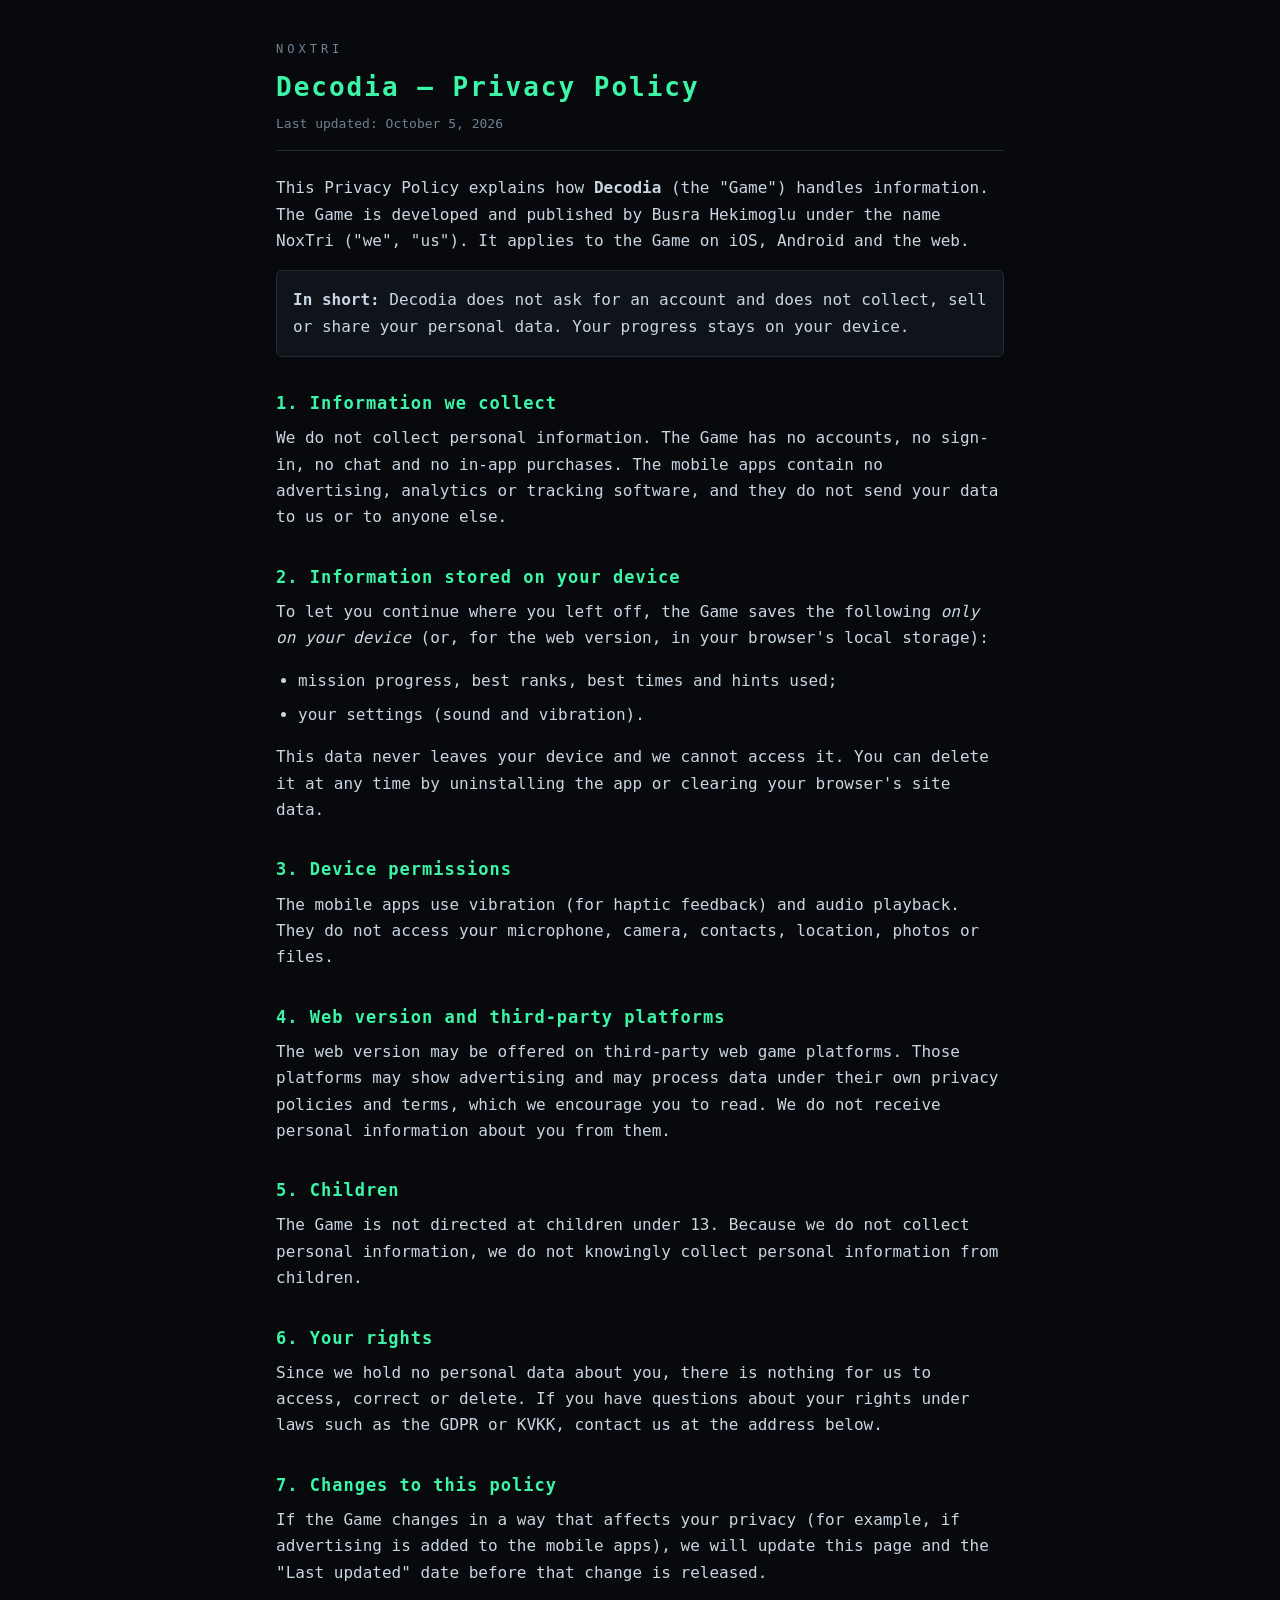
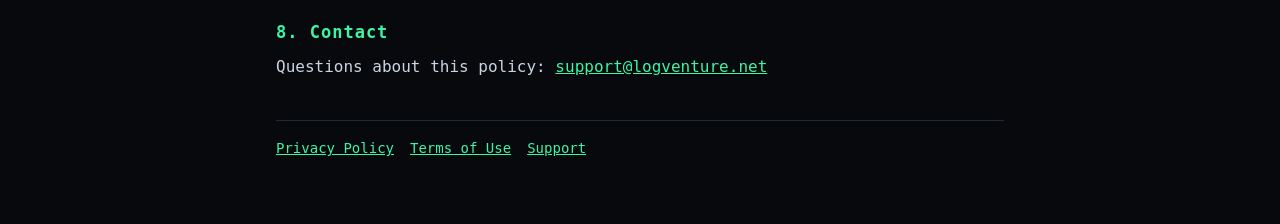
==== privacy/index.html @ 8e9b2891 "Decodia privacy policy, terms of use and support pages Static pages for GitHub Pages; source of trut" ====
<!doctype html>
<html lang="en">
  <head>
    <meta charset="utf-8" />
    <meta name="viewport" content="width=device-width, initial-scale=1" />
    <title>Privacy Policy — Decodia</title>
    <link rel="stylesheet" href="../style.css" />
  </head>
  <body>
    <main>
      <header>
        <div class="brand">NoxTri</div>
        <h1>Decodia — Privacy Policy</h1>
        <div class="meta">Last updated: October 5, 2026</div>
      </header>
      <p>
        This Privacy Policy explains how <strong>Decodia</strong> (the "Game") handles information.
        The Game is developed and published by Busra Hekimoglu under the name NoxTri ("we", "us").
        It applies to the Game on iOS, Android and the web.
      </p>

      <div class="card">
        <strong>In short:</strong> Decodia does not ask for an account and does not collect, sell or
        share your personal data. Your progress stays on your device.
      </div>

      <h2>1. Information we collect</h2>
      <p>
        We do not collect personal information. The Game has no accounts, no sign-in, no chat and no
        in-app purchases. The mobile apps contain no advertising, analytics or tracking software,
        and they do not send your data to us or to anyone else.
      </p>

      <h2>2. Information stored on your device</h2>
      <p>
        To let you continue where you left off, the Game saves the following
        <em>only on your device</em> (or, for the web version, in your browser's local storage):
      </p>
      <ul>
        <li>mission progress, best ranks, best times and hints used;</li>
        <li>your settings (sound and vibration).</li>
      </ul>
      <p>
        This data never leaves your device and we cannot access it. You can delete it at any time by
        uninstalling the app or clearing your browser's site data.
      </p>

      <h2>3. Device permissions</h2>
      <p>
        The mobile apps use vibration (for haptic feedback) and audio playback. They do not access
        your microphone, camera, contacts, location, photos or files.
      </p>

      <h2>4. Web version and third-party platforms</h2>
      <p>
        The web version may be offered on third-party web game platforms. Those platforms may show
        advertising and may process data under their own privacy policies and terms, which we
        encourage you to read. We do not receive personal information about you from them.
      </p>

      <h2>5. Children</h2>
      <p>
        The Game is not directed at children under 13. Because we do not collect personal
        information, we do not knowingly collect personal information from children.
      </p>

      <h2>6. Your rights</h2>
      <p>
        Since we hold no personal data about you, there is nothing for us to access, correct or
        delete. If you have questions about your rights under laws such as the GDPR or KVKK, contact
        us at the address below.
      </p>

      <h2>7. Changes to this policy</h2>
      <p>
        If the Game changes in a way that affects your privacy (for example, if advertising is added
        to the mobile apps), we will update this page and the "Last updated" date before that change
        is released.
      </p>

      <h2>8. Contact</h2>
      <p>
        Questions about this policy:
        <a href="mailto:support@logventure.net">support@logventure.net</a>
      </p>
      <nav>
        <a href="../privacy/">Privacy Policy</a><a href="../terms/">Terms of Use</a
        ><a href="../support/">Support</a>
      </nav>
    </main>
  </body>
</html>
---- style.css ----
:root {
  --bg: #07090c;
  --surface: #0f141a;
  --border: #1f2a35;
  --text: #c9d6e2;
  --dim: #6f8193;
  --accent: #3df5a7;
}
* {
  box-sizing: border-box;
}
body {
  margin: 0;
  background: var(--bg);
  color: var(--text);
  font:
    16px/1.65 ui-monospace,
    'SFMono-Regular',
    Menlo,
    Consolas,
    'DejaVu Sans Mono',
    monospace;
}
main {
  max-width: 760px;
  margin: 0 auto;
  padding: 40px 16px 64px;
}
header {
  border-bottom: 1px solid var(--border);
  padding-bottom: 16px;
  margin-bottom: 24px;
}
.brand {
  color: var(--dim);
  letter-spacing: 4px;
  font-size: 12px;
  text-transform: uppercase;
}
h1 {
  color: var(--accent);
  font-size: 26px;
  letter-spacing: 2px;
  margin: 6px 0 4px;
}
h2 {
  color: var(--accent);
  font-size: 17px;
  margin: 32px 0 8px;
  letter-spacing: 1px;
}
p,
li {
  margin: 8px 0;
}
ul {
  padding-left: 22px;
}
a {
  color: var(--accent);
}
.meta {
  color: var(--dim);
  font-size: 13px;
}
.card {
  background: var(--surface);
  border: 1px solid var(--border);
  border-radius: 6px;
  padding: 16px;
  margin: 16px 0;
}
nav {
  margin-top: 40px;
  padding-top: 16px;
  border-top: 1px solid var(--border);
  font-size: 14px;
}
nav a {
  margin-right: 16px;
}
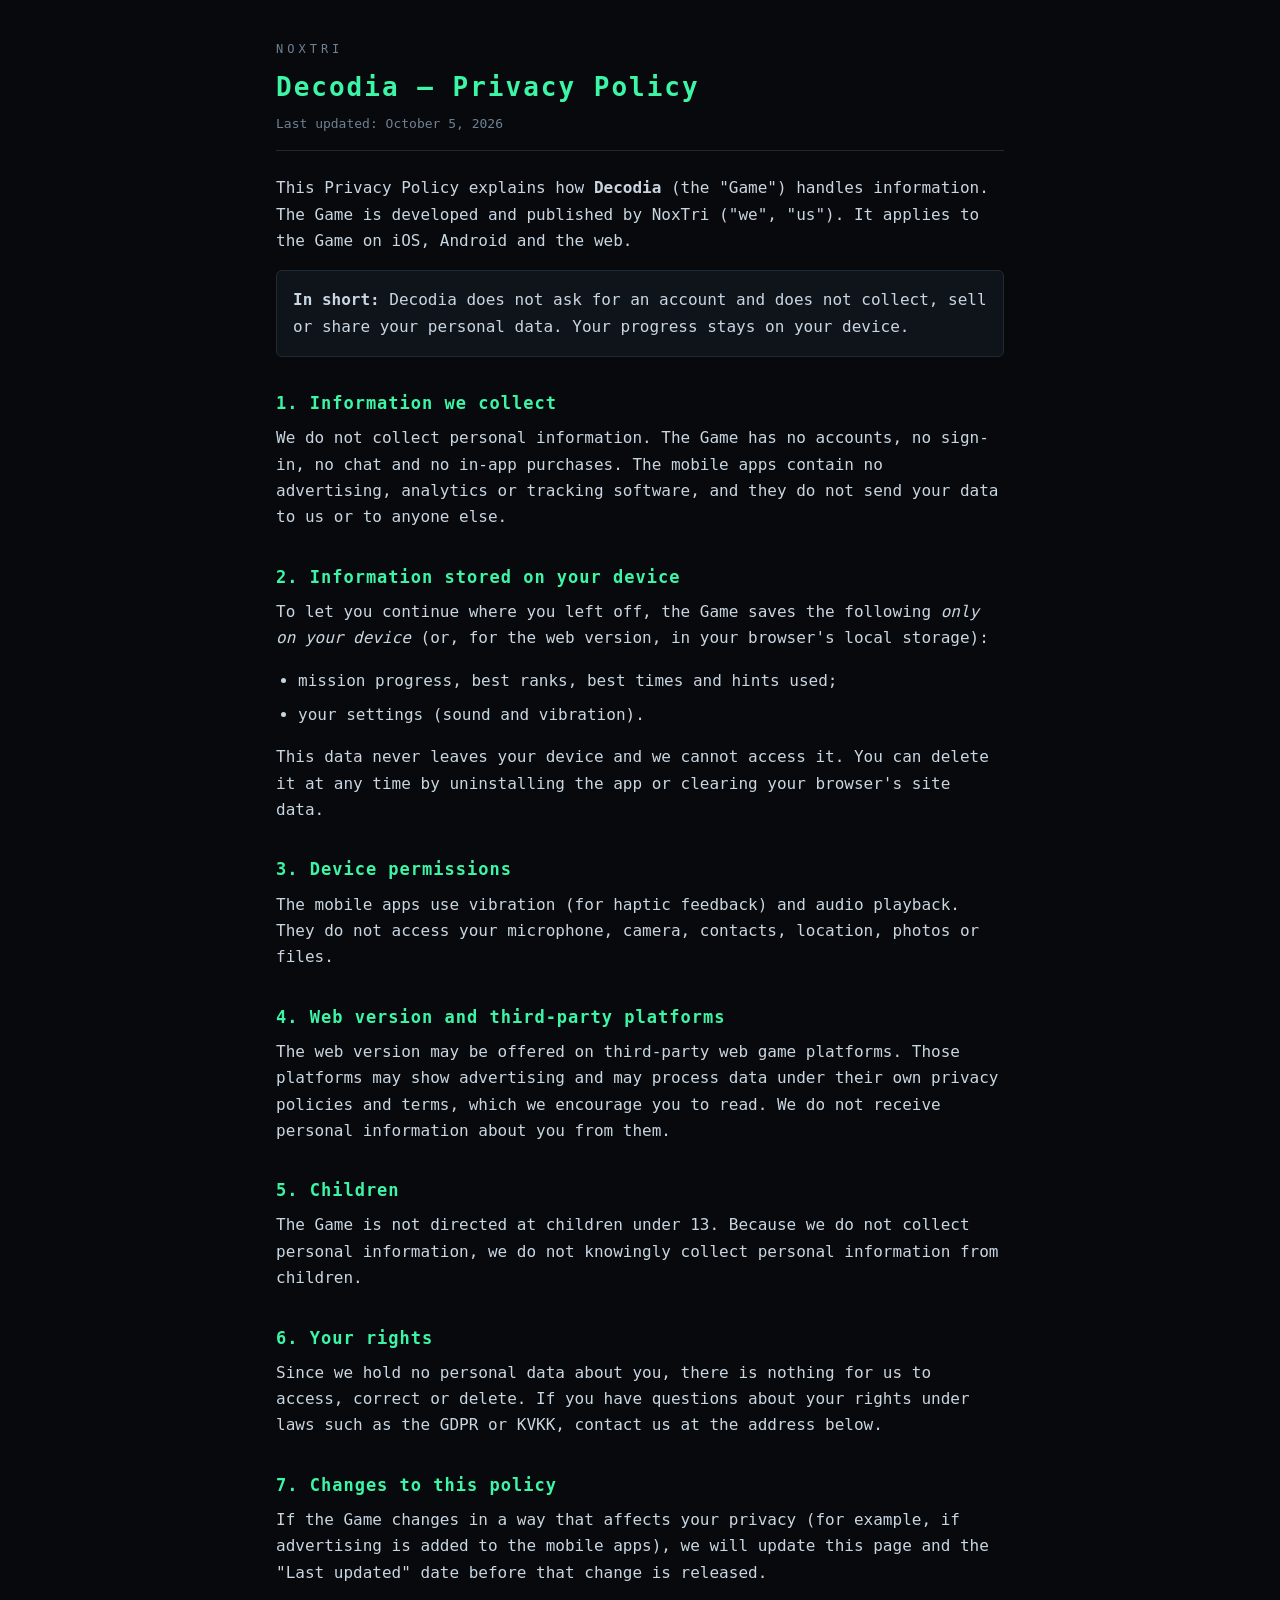
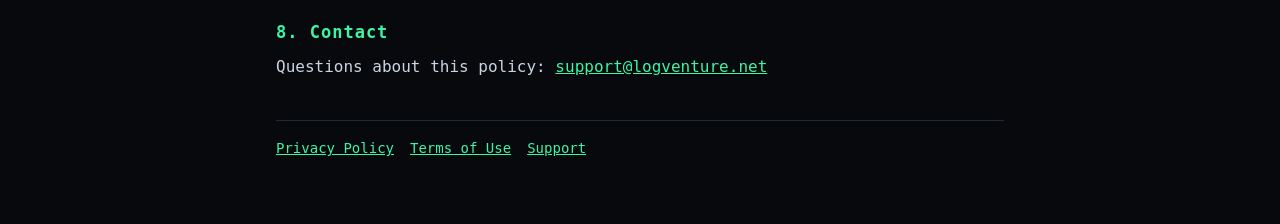
==== commit c9df82f2: "Legal pages: name NoxTri only, without the personal name Co-Authored-By: Claude Opus 5.5 <noreply@an" ====
--- a/privacy/index.html
+++ b/privacy/index.html
@@ -15,8 +15,8 @@
       </header>
       <p>
         This Privacy Policy explains how <strong>Decodia</strong> (the "Game") handles information.
-        The Game is developed and published by Busra Hekimoglu under the name NoxTri ("we", "us").
-        It applies to the Game on iOS, Android and the web.
+        The Game is developed and published by NoxTri ("we", "us"). It applies to the Game on iOS,
+        Android and the web.
       </p>
 
       <div class="card">
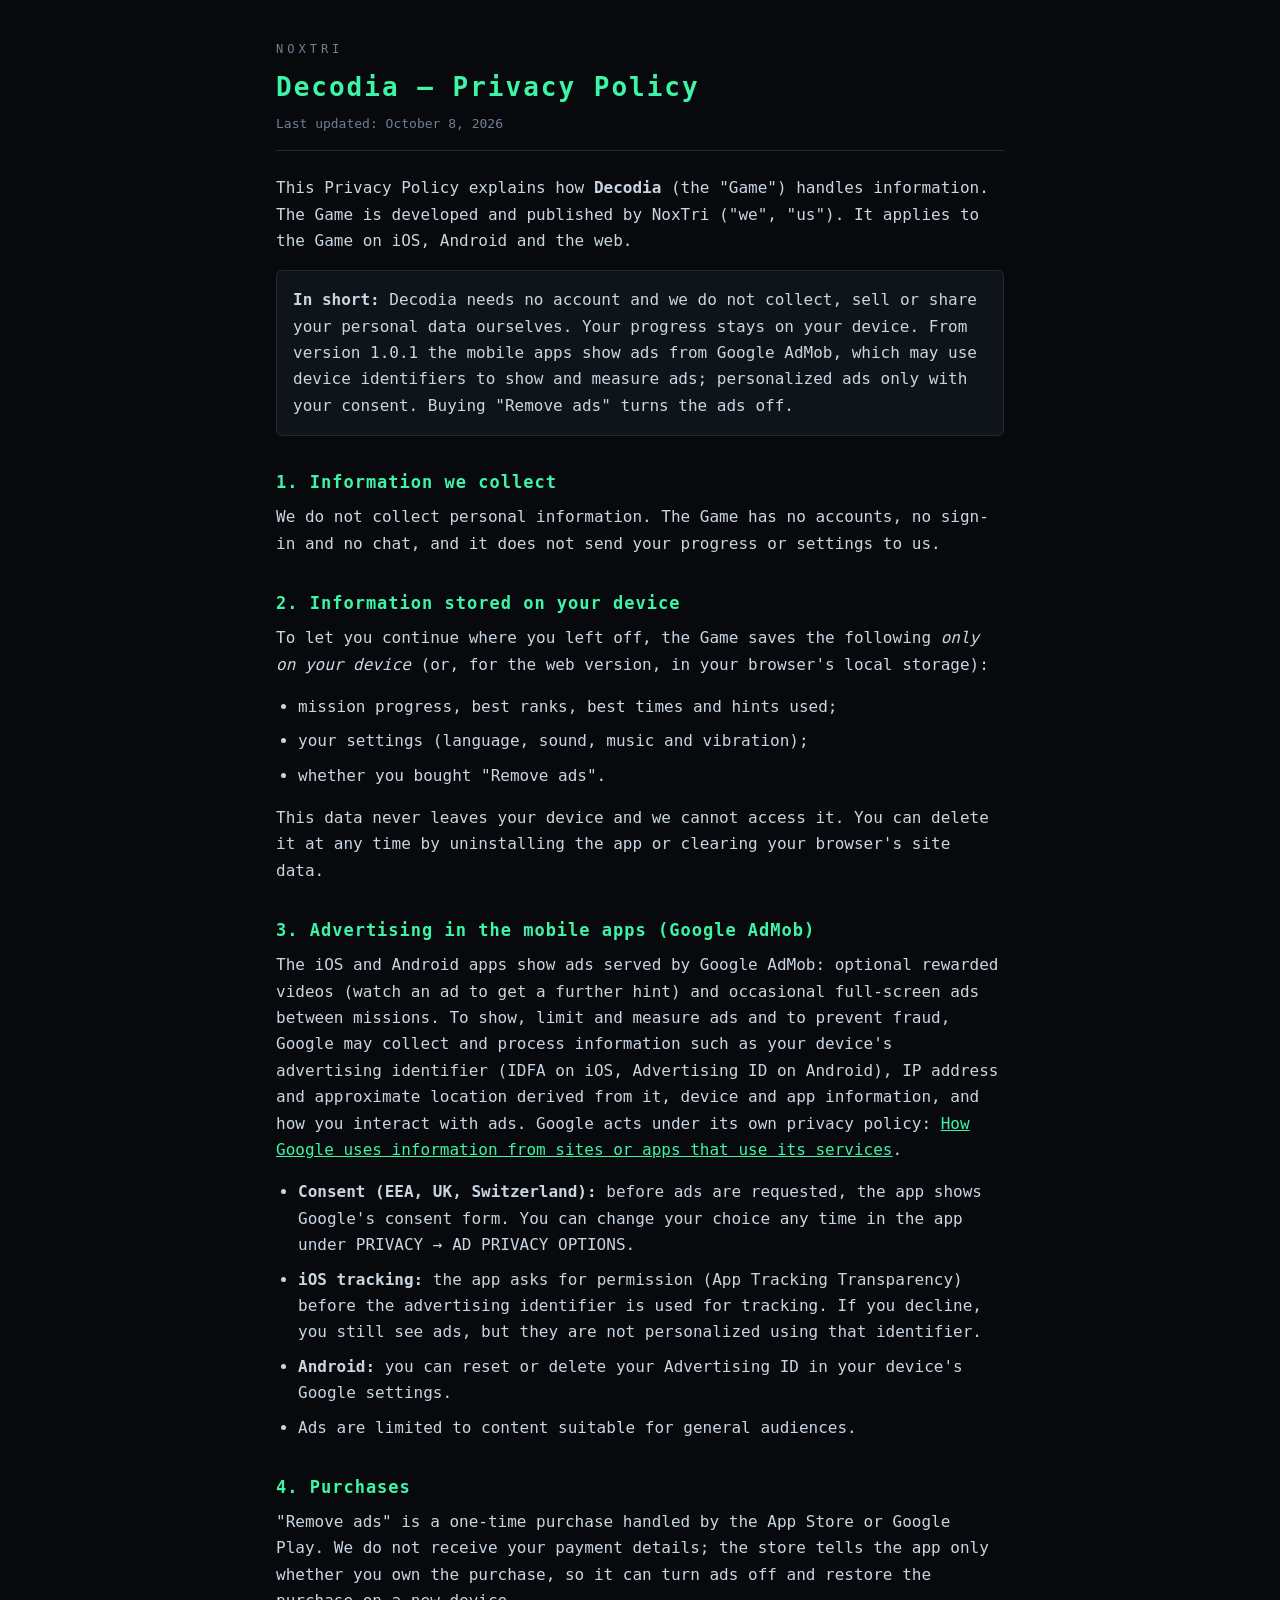
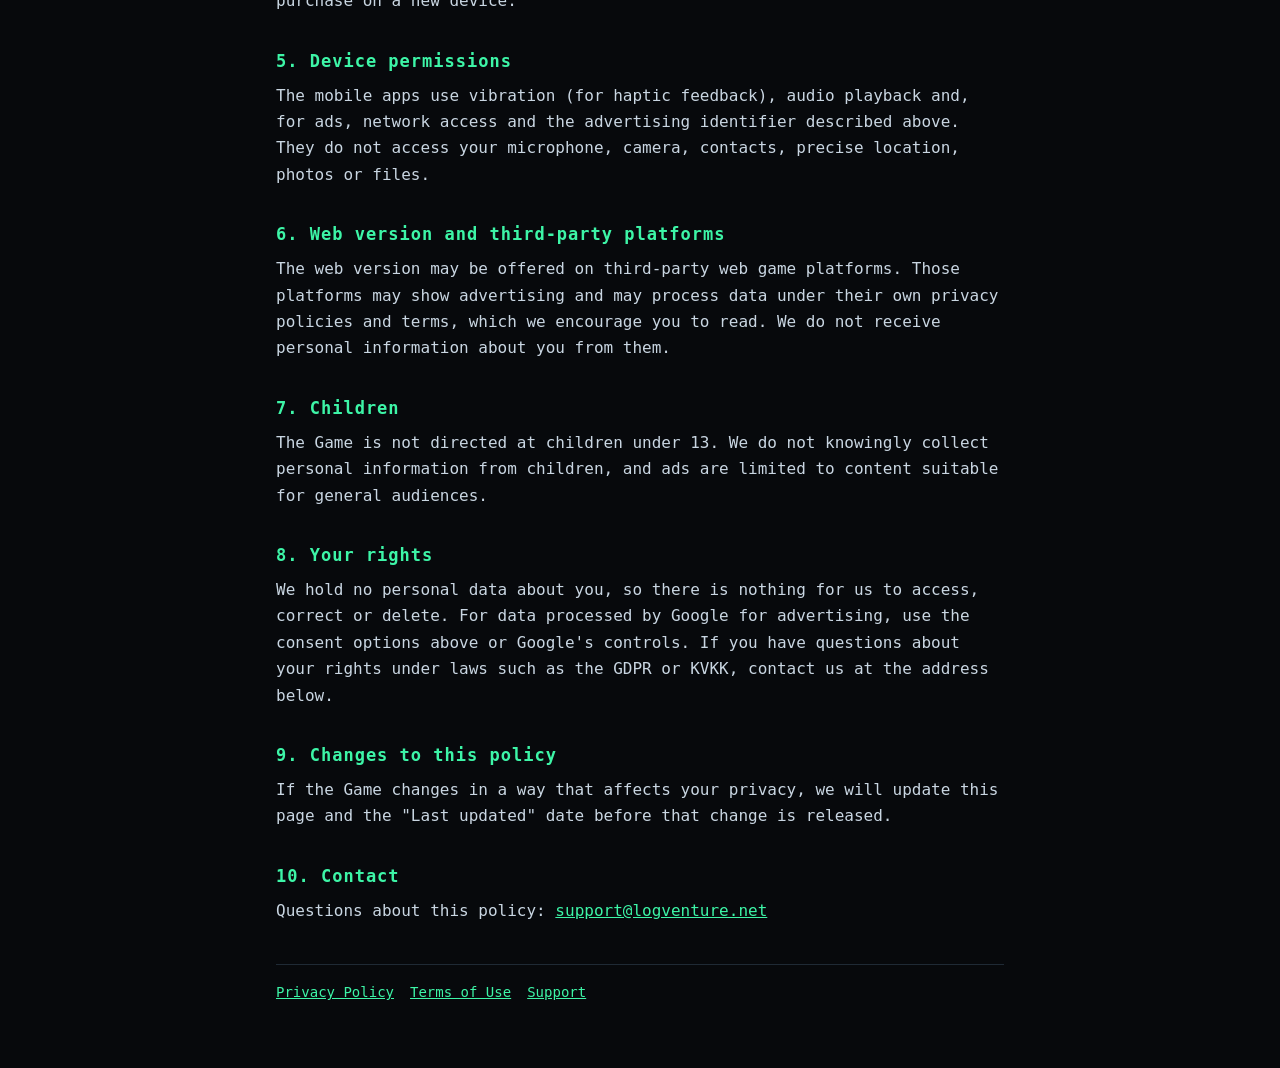
==== commit 908a8931: "Privacy policy and terms: AdMob ads, consent and the Remove ads purchase Co-Authored-By: Claude Opus" ====
--- a/privacy/index.html
+++ b/privacy/index.html
@@ -11,7 +11,7 @@
       <header>
         <div class="brand">NoxTri</div>
         <h1>Decodia — Privacy Policy</h1>
-        <div class="meta">Last updated: October 5, 2026</div>
+        <div class="meta">Last updated: October 8, 2026</div>
       </header>
       <p>
         This Privacy Policy explains how <strong>Decodia</strong> (the "Game") handles information.
@@ -20,15 +20,16 @@
       </p>
 
       <div class="card">
-        <strong>In short:</strong> Decodia does not ask for an account and does not collect, sell or
-        share your personal data. Your progress stays on your device.
+        <strong>In short:</strong> Decodia needs no account and we do not collect, sell or share
+        your personal data ourselves. Your progress stays on your device. From version 1.0.1 the
+        mobile apps show ads from Google AdMob, which may use device identifiers to show and measure
+        ads; personalized ads only with your consent. Buying "Remove ads" turns the ads off.
       </div>
 
       <h2>1. Information we collect</h2>
       <p>
-        We do not collect personal information. The Game has no accounts, no sign-in, no chat and no
-        in-app purchases. The mobile apps contain no advertising, analytics or tracking software,
-        and they do not send your data to us or to anyone else.
+        We do not collect personal information. The Game has no accounts, no sign-in and no chat,
+        and it does not send your progress or settings to us.
       </p>
 
       <h2>2. Information stored on your device</h2>
@@ -38,47 +39,86 @@
       </p>
       <ul>
         <li>mission progress, best ranks, best times and hints used;</li>
-        <li>your settings (sound and vibration).</li>
+        <li>your settings (language, sound, music and vibration);</li>
+        <li>whether you bought "Remove ads".</li>
       </ul>
       <p>
         This data never leaves your device and we cannot access it. You can delete it at any time by
         uninstalling the app or clearing your browser's site data.
       </p>
 
-      <h2>3. Device permissions</h2>
+      <h2>3. Advertising in the mobile apps (Google AdMob)</h2>
       <p>
-        The mobile apps use vibration (for haptic feedback) and audio playback. They do not access
-        your microphone, camera, contacts, location, photos or files.
+        The iOS and Android apps show ads served by Google AdMob: optional rewarded videos (watch an
+        ad to get a further hint) and occasional full-screen ads between missions. To show, limit
+        and measure ads and to prevent fraud, Google may collect and process information such as
+        your device's advertising identifier (IDFA on iOS, Advertising ID on Android), IP address
+        and approximate location derived from it, device and app information, and how you interact
+        with ads. Google acts under its own privacy policy:
+        <a href="https://policies.google.com/technologies/partner-sites"
+          >How Google uses information from sites or apps that use its services</a
+        >.
+      </p>
+      <ul>
+        <li>
+          <strong>Consent (EEA, UK, Switzerland):</strong> before ads are requested, the app shows
+          Google's consent form. You can change your choice any time in the app under PRIVACY → AD
+          PRIVACY OPTIONS.
+        </li>
+        <li>
+          <strong>iOS tracking:</strong> the app asks for permission (App Tracking Transparency)
+          before the advertising identifier is used for tracking. If you decline, you still see ads,
+          but they are not personalized using that identifier.
+        </li>
+        <li>
+          <strong>Android:</strong> you can reset or delete your Advertising ID in your device's
+          Google settings.
+        </li>
+        <li>Ads are limited to content suitable for general audiences.</li>
+      </ul>
+
+      <h2>4. Purchases</h2>
+      <p>
+        "Remove ads" is a one-time purchase handled by the App Store or Google Play. We do not
+        receive your payment details; the store tells the app only whether you own the purchase, so
+        it can turn ads off and restore the purchase on a new device.
       </p>
 
-      <h2>4. Web version and third-party platforms</h2>
+      <h2>5. Device permissions</h2>
+      <p>
+        The mobile apps use vibration (for haptic feedback), audio playback and, for ads, network
+        access and the advertising identifier described above. They do not access your microphone,
+        camera, contacts, precise location, photos or files.
+      </p>
+
+      <h2>6. Web version and third-party platforms</h2>
       <p>
         The web version may be offered on third-party web game platforms. Those platforms may show
         advertising and may process data under their own privacy policies and terms, which we
         encourage you to read. We do not receive personal information about you from them.
       </p>
 
-      <h2>5. Children</h2>
+      <h2>7. Children</h2>
       <p>
-        The Game is not directed at children under 13. Because we do not collect personal
-        information, we do not knowingly collect personal information from children.
+        The Game is not directed at children under 13. We do not knowingly collect personal
+        information from children, and ads are limited to content suitable for general audiences.
       </p>
 
-      <h2>6. Your rights</h2>
+      <h2>8. Your rights</h2>
       <p>
-        Since we hold no personal data about you, there is nothing for us to access, correct or
-        delete. If you have questions about your rights under laws such as the GDPR or KVKK, contact
-        us at the address below.
+        We hold no personal data about you, so there is nothing for us to access, correct or delete.
+        For data processed by Google for advertising, use the consent options above or Google's
+        controls. If you have questions about your rights under laws such as the GDPR or KVKK,
+        contact us at the address below.
       </p>
 
-      <h2>7. Changes to this policy</h2>
+      <h2>9. Changes to this policy</h2>
       <p>
-        If the Game changes in a way that affects your privacy (for example, if advertising is added
-        to the mobile apps), we will update this page and the "Last updated" date before that change
-        is released.
+        If the Game changes in a way that affects your privacy, we will update this page and the
+        "Last updated" date before that change is released.
       </p>
 
-      <h2>8. Contact</h2>
+      <h2>10. Contact</h2>
       <p>
         Questions about this policy:
         <a href="mailto:support@logventure.net">support@logventure.net</a>
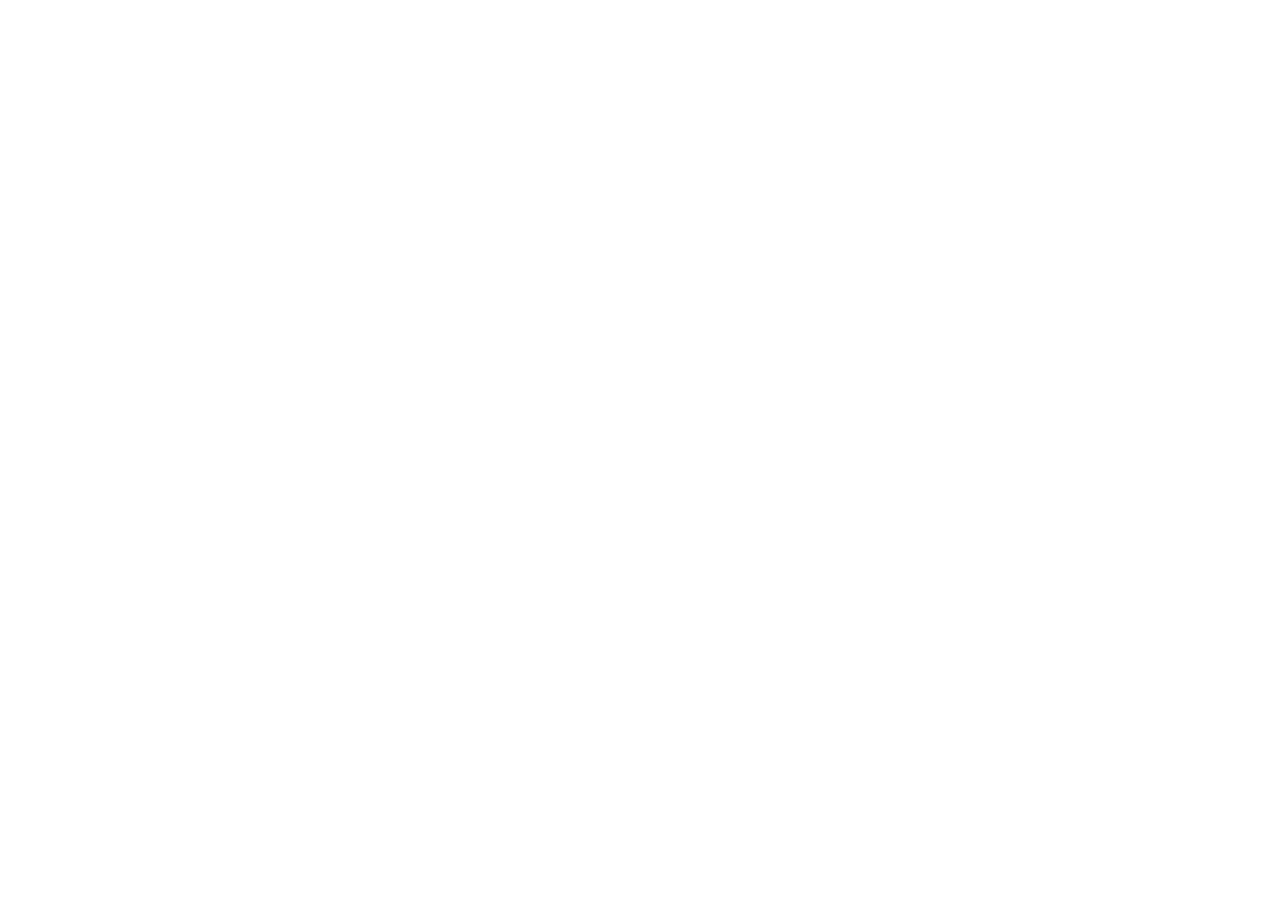
==== commit 4bcb041a: "Redirect to logventure.net/decodia Each page now redirects (meta refresh, canonical, visible link) t" ====
--- a/privacy/index.html
+++ b/privacy/index.html
@@ -3,130 +3,19 @@
   <head>
     <meta charset="utf-8" />
     <meta name="viewport" content="width=device-width, initial-scale=1" />
-    <title>Privacy Policy — Decodia</title>
+    <title>Privacy Policy moved · Decodia</title>
+    <link rel="canonical" href="https://logventure.net/decodia/privacy" />
+    <meta http-equiv="refresh" content="0; url=https://logventure.net/decodia/privacy" />
+    <meta name="robots" content="noindex" />
     <link rel="stylesheet" href="../style.css" />
   </head>
   <body>
     <main>
-      <header>
-        <div class="brand">NoxTri</div>
-        <h1>Decodia — Privacy Policy</h1>
-        <div class="meta">Last updated: October 8, 2026</div>
-      </header>
+      <h1>Decodia · Privacy Policy</h1>
       <p>
-        This Privacy Policy explains how <strong>Decodia</strong> (the "Game") handles information.
-        The Game is developed and published by NoxTri ("we", "us"). It applies to the Game on iOS,
-        Android and the web.
+        This page has moved to
+        <a href="https://logventure.net/decodia/privacy">https://logventure.net/decodia/privacy</a>.
       </p>
-
-      <div class="card">
-        <strong>In short:</strong> Decodia needs no account and we do not collect, sell or share
-        your personal data ourselves. Your progress stays on your device. From version 1.0.1 the
-        mobile apps show ads from Google AdMob, which may use device identifiers to show and measure
-        ads; personalized ads only with your consent. Buying "Remove ads" turns the ads off.
-      </div>
-
-      <h2>1. Information we collect</h2>
-      <p>
-        We do not collect personal information. The Game has no accounts, no sign-in and no chat,
-        and it does not send your progress or settings to us.
-      </p>
-
-      <h2>2. Information stored on your device</h2>
-      <p>
-        To let you continue where you left off, the Game saves the following
-        <em>only on your device</em> (or, for the web version, in your browser's local storage):
-      </p>
-      <ul>
-        <li>mission progress, best ranks, best times and hints used;</li>
-        <li>your settings (language, sound, music and vibration);</li>
-        <li>whether you bought "Remove ads".</li>
-      </ul>
-      <p>
-        This data never leaves your device and we cannot access it. You can delete it at any time by
-        uninstalling the app or clearing your browser's site data.
-      </p>
-
-      <h2>3. Advertising in the mobile apps (Google AdMob)</h2>
-      <p>
-        The iOS and Android apps show ads served by Google AdMob: optional rewarded videos (watch an
-        ad to get a further hint) and occasional full-screen ads between missions. To show, limit
-        and measure ads and to prevent fraud, Google may collect and process information such as
-        your device's advertising identifier (IDFA on iOS, Advertising ID on Android), IP address
-        and approximate location derived from it, device and app information, and how you interact
-        with ads. Google acts under its own privacy policy:
-        <a href="https://policies.google.com/technologies/partner-sites"
-          >How Google uses information from sites or apps that use its services</a
-        >.
-      </p>
-      <ul>
-        <li>
-          <strong>Consent (EEA, UK, Switzerland):</strong> before ads are requested, the app shows
-          Google's consent form. You can change your choice any time in the app under PRIVACY → AD
-          PRIVACY OPTIONS.
-        </li>
-        <li>
-          <strong>iOS tracking:</strong> the app asks for permission (App Tracking Transparency)
-          before the advertising identifier is used for tracking. If you decline, you still see ads,
-          but they are not personalized using that identifier.
-        </li>
-        <li>
-          <strong>Android:</strong> you can reset or delete your Advertising ID in your device's
-          Google settings.
-        </li>
-        <li>Ads are limited to content suitable for general audiences.</li>
-      </ul>
-
-      <h2>4. Purchases</h2>
-      <p>
-        "Remove ads" is a one-time purchase handled by the App Store or Google Play. We do not
-        receive your payment details; the store tells the app only whether you own the purchase, so
-        it can turn ads off and restore the purchase on a new device.
-      </p>
-
-      <h2>5. Device permissions</h2>
-      <p>
-        The mobile apps use vibration (for haptic feedback), audio playback and, for ads, network
-        access and the advertising identifier described above. They do not access your microphone,
-        camera, contacts, precise location, photos or files.
-      </p>
-
-      <h2>6. Web version and third-party platforms</h2>
-      <p>
-        The web version may be offered on third-party web game platforms. Those platforms may show
-        advertising and may process data under their own privacy policies and terms, which we
-        encourage you to read. We do not receive personal information about you from them.
-      </p>
-
-      <h2>7. Children</h2>
-      <p>
-        The Game is not directed at children under 13. We do not knowingly collect personal
-        information from children, and ads are limited to content suitable for general audiences.
-      </p>
-
-      <h2>8. Your rights</h2>
-      <p>
-        We hold no personal data about you, so there is nothing for us to access, correct or delete.
-        For data processed by Google for advertising, use the consent options above or Google's
-        controls. If you have questions about your rights under laws such as the GDPR or KVKK,
-        contact us at the address below.
-      </p>
-
-      <h2>9. Changes to this policy</h2>
-      <p>
-        If the Game changes in a way that affects your privacy, we will update this page and the
-        "Last updated" date before that change is released.
-      </p>
-
-      <h2>10. Contact</h2>
-      <p>
-        Questions about this policy:
-        <a href="mailto:support@logventure.net">support@logventure.net</a>
-      </p>
-      <nav>
-        <a href="../privacy/">Privacy Policy</a><a href="../terms/">Terms of Use</a
-        ><a href="../support/">Support</a>
-      </nav>
     </main>
   </body>
 </html>
